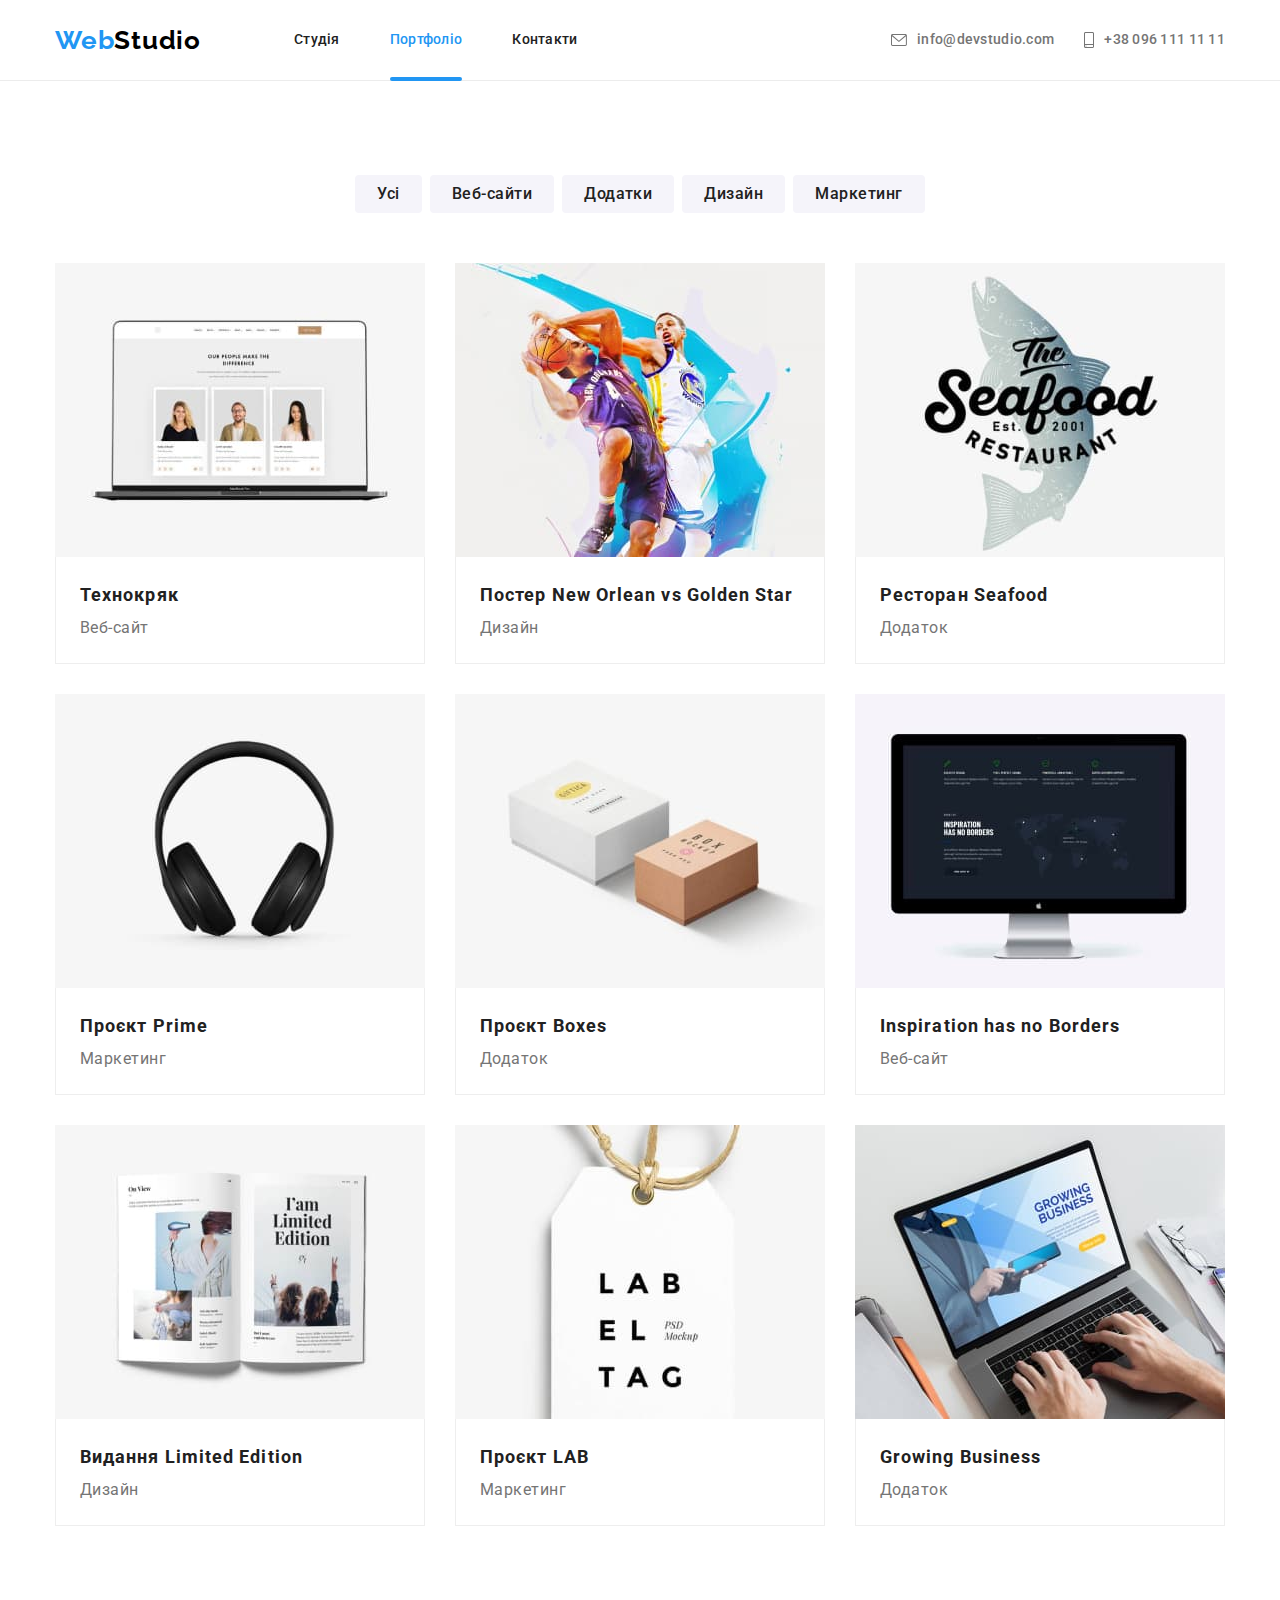
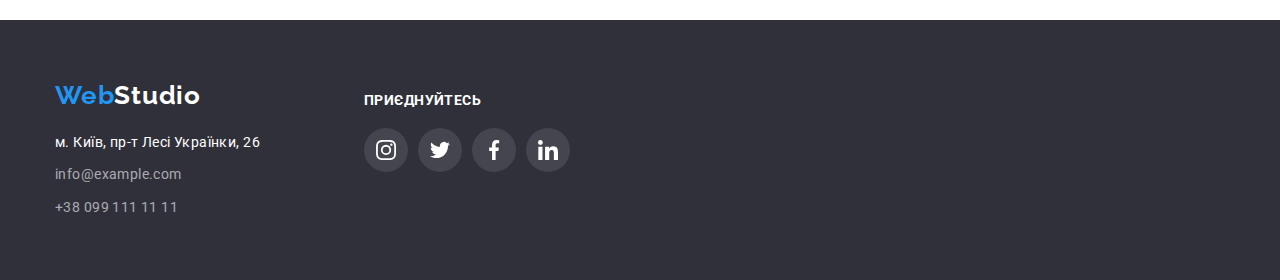
==== portfolio.html @ 094485ea "Скопіював репозиторій з 5 дз" ====
<!DOCTYPE html>
<html lang="uk">
  <head>
    <meta charset="UTF-8" />
    <meta http-equiv="X-UA-Compatible" content="IE=edge" />
    <meta name="viewport" content="width=device-width, initial-scale=1.0" />
    <title>Портфоліо</title>
    <link
      rel="stylesheet"
      href="https://cdnjs.cloudflare.com/ajax/libs/modern-normalize/1.1.0/modern-normalize.min.css"
    />
    <link
      href="https://fonts.googleapis.com/css2?family=Raleway:wght@700&family=Roboto:wght@400;500;700;900&display=swap"
      rel="stylesheet"
    />
    <link rel="stylesheet" href="css/styles.css" />
  </head>
  <body>
    <!-- хххххххххххххххххххххххххх Шапка сайту хххххххххххххххххххххххххх -->
    <header class="header">
      <div class="container">
        <nav class="navigation">
          <!-- хххххххххххххххххххххххххх Логотип -->
          <a href="./index.html" class="logo">
            <span class="logo-web">Web</span><span class="logo-black">Studio</span>
          </a>

          <!-- хххххххххххххххххххххххххх Навігація -->
          <ul class="nav-list">
            <li class="nav-item"><a href="./index.html" class="nav">Студія</a></li>
            <li class="nav-item"><a href="./portfolio.html" class="nav current">Портфоліо</a></li>
            <li class="nav-item"><a href="" class="nav">Контакти</a></li>
          </ul>
        </nav>

        <!-- хххххххххххххххххххххххххх Зв'язок -->
        <ul class="nav-contacts">
          <li class="nav-contact">
            <a href="mailto:info@devstudio.com" class="contact">
              <svg class="header-icon" width="16px" height="12px">
                <use href="./images/icons.svg#envelope"></use></svg
              >info@devstudio.com</a
            >
          </li>
          <li class="nav-contact">
            <a href="tel:+380961111111" class="contact">
              <svg class="header-icon" width="10px" height="16px">
                <use href="./images/icons.svg#smartphone"></use></svg
              >+38 096 111 11 11</a
            >
          </li>
        </ul>
      </div>
    </header>

    <!-- хххххххххххххххххххххххххх Головний контент сторінки хххххххххххххххххххххххххх -->
    <main>
      <section class="section">
        <div class="portfolio container">
          <h1 class="visually-hidden">Портфоліо</h1>

          <!-- хххххххххххххххххххххххххх Фільтр -->
          <ul class="filter">
            <!--  -->
            <li>
              <button type="button" class="button">Усі</button>
            </li>
            <!--  -->
            <li>
              <button type="button" class="button">Веб-сайти</button>
            </li>
            <!--  -->
            <li>
              <button type="button" class="button">Додатки</button>
            </li>
            <!--  -->
            <li>
              <button type="button" class="button">Дизайн</button>
            </li>
            <!--  -->
            <li>
              <button type="button" class="button">Маркетинг</button>
            </li>
          </ul>

          <!-- хххххххххххххххххххххххххх Портфоліо -->
          <ul class="pf-list">
            <!-- хххххххххххххххххххххххххх -->
            <li class="pf-item">
              <div class="pf-thumb">
                <img
                  class="image"
                  src="./images/web_tech-crack.jpg"
                  alt="Сторінка сайту зі списком людей"
                  width="370"
                  height="294"
                />
                <p class="pf-text">
                  Ресурс пропонує комплексні пропозиції з різним рівнем функціоналу та сервісів. Все
                  це дозволить відвідувачу отримати вичерпні відомості про компанію чи приватну
                  особу.
                </p>
              </div>

              <div class="descr-container">
                <h2 class="pf-title">Технокряк</h2>
                <p class="pf-type">Веб-сайт</p>
              </div>
            </li>
            <!-- хххххххххххххххххххххххххх -->
            <li class="pf-item">
              <div class="pf-thumb">
                <img
                  class="image"
                  src="./images/design_basketball-poster.jpg"
                  alt="Постер до змагань з баскетболу"
                  width="370"
                  height="294"
                />
                <p class="pf-text">
                  Ресурс пропонує комплексні пропозиції з різним рівнем функціоналу та сервісів. Все
                  це дозволить відвідувачу отримати вичерпні відомості про компанію чи приватну
                  особу.
                </p>
              </div>

              <div class="descr-container">
                <h2 class="pf-title">Постер New Orlean vs Golden Star</h2>
                <p class="pf-type">Дизайн</p>
              </div>
            </li>
            <!-- хххххххххххххххххххххххххх -->
            <li class="pf-item">
              <div class="pf-thumb">
                <img
                  class="image"
                  src="./images/application_seafood-restaurant.jpg"
                  alt="Логотип ресторану морської їжі"
                  width="370"
                  height="294"
                />
                <p class="pf-text">
                  Ресурс пропонує комплексні пропозиції з різним рівнем функціоналу та сервісів. Все
                  це дозволить відвідувачу отримати вичерпні відомості про компанію чи приватну
                  особу.
                </p>
              </div>

              <div class="descr-container">
                <h2 class="pf-title">Ресторан Seafood</h2>
                <p class="pf-type">Додаток</p>
              </div>
            </li>
            <!-- хххххххххххххххххххххххххх -->
            <li class="pf-item">
              <div class="pf-thumb">
                <img
                  class="image"
                  src="./images/marketing_prime-project.jpg"
                  alt="Чорні навушники"
                  width="370"
                  height="294"
                />
                <p class="pf-text">
                  Ресурс пропонує комплексні пропозиції з різним рівнем функціоналу та сервісів. Все
                  це дозволить відвідувачу отримати вичерпні відомості про компанію чи приватну
                  особу.
                </p>
              </div>

              <div class="descr-container">
                <h2 class="pf-title">Проєкт Prime</h2>
                <p class="pf-type">Маркетинг</p>
              </div>
            </li>
            <!-- хххххххххххххххххххххххххх -->
            <li class="pf-item">
              <div class="pf-thumb">
                <img
                  class="image"
                  src="./images/application_boxes-project.jpg"
                  alt="Дві мінімалістичні коробочки"
                  width="370"
                  height="294"
                />
                <p class="pf-text">
                  Ресурс пропонує комплексні пропозиції з різним рівнем функціоналу та сервісів. Все
                  це дозволить відвідувачу отримати вичерпні відомості про компанію чи приватну
                  особу.
                </p>
              </div>

              <div class="descr-container">
                <h2 class="pf-title">Проєкт Boxes</h2>
                <p class="pf-type">Додаток</p>
              </div>
            </li>
            <!-- хххххххххххххххххххххххххх -->
            <li class="pf-item">
              <div class="pf-thumb">
                <img
                  class="image"
                  src="./images/web_inspiration.jpg"
                  alt="Веб-сайт з крапками розташувань на мапі світу"
                  width="370"
                  height="294"
                />
                <p class="pf-text">
                  Ресурс пропонує комплексні пропозиції з різним рівнем функціоналу та сервісів. Все
                  це дозволить відвідувачу отримати вичерпні відомості про компанію чи приватну
                  особу.
                </p>
              </div>

              <div class="descr-container">
                <h2 class="pf-title">Inspiration has no Borders</h2>
                <p class="pf-type">Веб-сайт</p>
              </div>
            </li>
            <!-- хххххххххххххххххххххххххх -->
            <li class="pf-item">
              <div class="pf-thumb">
                <img
                  class="image"
                  src="./images/design_limited-edition.jpg"
                  alt="Відкритий журнал"
                  width="370"
                  height="294"
                />
                <p class="pf-text">
                  Ресурс пропонує комплексні пропозиції з різним рівнем функціоналу та сервісів. Все
                  це дозволить відвідувачу отримати вичерпні відомості про компанію чи приватну
                  особу.
                </p>
              </div>

              <div class="descr-container">
                <h2 class="pf-title">Видання Limited Edition</h2>
                <p class="pf-type">Дизайн</p>
              </div>
            </li>
            <!-- хххххххххххххххххххххххххх -->
            <li class="pf-item">
              <div class="pf-thumb">
                <img
                  class="image"
                  src="./images/marketing_lab-project.jpg"
                  alt="Біла бирка на мотузці"
                  width="370"
                  height="294"
                />
                <p class="pf-text">
                  Ресурс пропонує комплексні пропозиції з різним рівнем функціоналу та сервісів. Все
                  це дозволить відвідувачу отримати вичерпні відомості про компанію чи приватну
                  особу.
                </p>
              </div>

              <div class="descr-container">
                <h2 class="pf-title">Проєкт LAB</h2>
                <p class="pf-type">Маркетинг</p>
              </div>
            </li>
            <!-- хххххххххххххххххххххххххх -->
            <li class="pf-item">
              <div class="pf-thumb">
                <img
                  class="image"
                  src="./images/application_growing-business.jpg"
                  alt="Хтось друкує на сайті за ноутбуком"
                  width="370"
                  height="294"
                />
                <p class="pf-text">
                  Ресурс пропонує комплексні пропозиції з різним рівнем функціоналу та сервісів. Все
                  це дозволить відвідувачу отримати вичерпні відомості про компанію чи приватну
                  особу.
                </p>
              </div>

              <div class="descr-container">
                <h2 class="pf-title">Growing Business</h2>
                <p class="pf-type">Додаток</p>
              </div>
            </li>
          </ul>
        </div>
      </section>
    </main>

    <!-- хххххххххххххххххххххххххх Підвал хххххххххххххххххххххххххх -->
    <footer class="footer">
      <div class="container">
        <div class="first-footer-container">
          <!-- хххххххххххххххххххххххххх Логотип -->
          <a href="./index.html" class="logo">
            <span class="logo-web">Web</span><span class="logo-white">Studio</span>
          </a>
          <address>
            <ul class="address-list">
              <!-- хххххххххххххххххххххххххх Розташування -->
              <li>
                <a
                  href="https://www.google.com.ua/maps/search/м.+київ+пр-т+лесі+українки+26/@50.4266707,30.5363676,17z/data=!3m1!4b1?hl=uk"
                  target="_blank"
                  rel="noopener noreferrer"
                  class="contact location"
                >
                  м. Київ, пр-т Лесі Українки, 26
                </a>
              </li>
              <!-- хххххххххххххххххххххххххх Контакти -->
              <li><a href="mailto:info@example.com" class="contact">info@example.com</a></li>
              <li><a href="tel:+380991111111" class="contact">+38 099 111 11 11</a></li>
            </ul>
          </address>
        </div>

        <!-- хххххххххххххххххххххххххх Приєднуйтесь -->
        <div class="second-footer-container">
          <h2 class="footer-networks-title">приєднуйтесь</h2>
          <ul class="footer-networks-list">
            <!-- _______________instagram -->
            <li class="footer-network-item">
              <a
                href="https://www.instagram.com/"
                target="_blank"
                rel="noopener noreferrer"
                class="footer-link"
              >
                <svg class="footer-soc-icon">
                  <use href="./images/icons.svg#instagram" width="20px" height="20px"></use>
                </svg>
              </a>
            </li>
            <!-- _______________twitter -->
            <li class="footer-network-item">
              <a
                href="https://twitter.com/"
                target="_blank"
                rel="noopener noreferrer"
                class="footer-link"
              >
                <svg class="footer-soc-icon">
                  <use href="./images/icons.svg#twitter" width="20px" height="20px"></use>
                </svg>
              </a>
            </li>
            <!-- _______________facebook -->
            <li class="footer-network-item">
              <a
                href="https://www.facebook.com/"
                target="_blank"
                rel="noopener noreferrer"
                class="footer-link"
              >
                <svg class="footer-soc-icon">
                  <use href="./images/icons.svg#facebook" width="20px" height="20px"></use>
                </svg>
              </a>
            </li>
            <!-- _______________linkedin -->
            <li class="footer-network-item">
              <a
                href="https://www.linkedin.com/"
                target="_blank"
                rel="noopener noreferrer"
                class="footer-link"
              >
                <svg class="footer-soc-icon">
                  <use href="./images/icons.svg#linkedin" width="20px" height="20px"></use>
                </svg>
              </a>
            </li>
          </ul>
        </div>
      </div>
    </footer>
  </body>
</html>
---- css/styles.css ----
/* css змінні */
:root {
  --logo-black: #000000;
  --logo-white: #ffffff;
  --header-border: #ececec;
  --blue-accent: #2196f3;
  --hover-text-accent: #ffffff;
  --main-color: #212121;
  --minor-color: #757575;
  --bg-accent: #f5f4fa;
  --portfolio-borders-color: #eeeeee;
  --footer-contact-color: rgba(255, 255, 255, 0.6);
  --secondary-bg: #2f303a;
  /* ----- */
  --transition: 250ms cubic-bezier(0.4, 0, 0.2, 1);
}

body {
  background-color: #ffffff;
  color: #212121;
  font-family: 'Roboto', sans-serif;
}

/* Сховані заголовки */
.visually-hidden {
  display: none;
}

.container {
  width: 100%;
  max-width: 1200px;
  margin: 0 auto;
  padding-right: 15px;
  padding-left: 15px;

  /* outline: 1px solid tomato; */
}

.section {
  padding-top: 94px;
  padding-bottom: 94px;

  /* outline: 1px solid chartreuse; */
}

/* Скидання параметрів елементів */
h1,
h2,
h3,
p {
  margin-top: 0;
  margin-bottom: 0;
}

ul,
li {
  margin-top: 0;
  margin-bottom: 0;
  padding-left: 0;
  list-style: none;
}

img {
  display: block;
}

/* --------------------Шапка сайту-------------------- */

.header {
  border-bottom: 1px solid var(--header-border);
}

.header .container {
  display: flex;
  justify-content: space-between;
  align-items: center;
}

.navigation {
  display: flex;
  align-items: center;
}

/*__________Логотип */

.logo {
  margin-right: 93px;

  text-decoration: none;
  font-family: 'Raleway', sans-serif;
  font-weight: 700;
  font-size: 26px;
  line-height: 1.19;
  letter-spacing: 0.03em;
}

.logo-web {
  color: var(--blue-accent);
}

.logo-black {
  color: var(--logo-black);
}

/*__________Навігація*/

.nav-list {
  display: flex;
  gap: 50px;
}

.nav-item {
  position: relative;
}

.nav {
  display: inline-block;
  padding-top: 32px;
  padding-bottom: 32px;

  font-weight: 500;
  font-size: 14px;
  line-height: 1.14;
  letter-spacing: 0.02em;
  text-decoration: none;
  color: var(--main-color);

  transition-property: color;
  transition-duration: 250ms;
  transition-timing-function: cubic-bezier(0.4, 0, 0.2, 1);
}

.nav:hover,
.nav:focus {
  color: var(--blue-accent);
}

.current::after {
  content: '';

  position: absolute;
  bottom: -1px;
  left: 0;

  border-radius: 2px;
  width: 100%;
  height: 4px;

  background-color: var(--blue-accent);

  transition-property: color;
  transition-duration: 250ms;
  transition-timing-function: cubic-bezier(0.4, 0, 0.2, 1);
}

.current {
  color: var(--blue-accent);
}

/*__________Контакти хедера*/

.nav-contacts {
  display: flex;
  gap: 30px;
}

.contact {
  font-weight: 500;
  font-size: 14px;
  line-height: 1.14;
  letter-spacing: 0.02em;
  text-decoration: none;

  color: var(--minor-color);
  display: flex;
  align-items: center;

  transition-property: color;
  transition-duration: 250ms;
  transition-timing-function: cubic-bezier(0.4, 0, 0.2, 1);
}

.contact:hover,
.contact:focus {
  color: var(--blue-accent);
}

/* -------------- Іконки контактів в хедері */
.header-icon {
  display: inline-block;
  margin-right: 10px;

  fill: var(--minor-color);

  transition-property: fill;
  transition-duration: 250ms;
  transition-timing-function: cubic-bezier(0.4, 0, 0.2, 1);
}

.contact:hover .header-icon,
.contact:focus .header-icon {
  fill: var(--blue-accent);
}

/* ----------Головний контент студії---------- */

/*__________Герой*/

.hero {
  margin-right: auto;
  margin-left: auto;
  max-width: 1600px;
  width: 100%;
  padding-top: 200px;
  padding-bottom: 200px;

  text-align: center;
  background-color: var(--secondary-bg);
  background-image: url(../images/team-work-bg.jpg),
    linear-gradient(to top, rgba(47, 48, 58, 0.4), rgba(47, 48, 58, 0.4));
  background-size: cover;
  background-repeat: no-repeat;
  background-position: right 50% bottom 50%;
}

.heading {
  margin-top: 0;
  margin-bottom: 30px;

  color: var(--hover-text-accent);
  font-style: normal;
  font-weight: 900;
  font-size: 44px;
  line-height: 1.36;
  text-align: center;
  letter-spacing: 0.06em;
  text-transform: uppercase;
}

.hero-btn {
  padding: 10px 32px;
  border: none;

  border-radius: 4px;
  font-family: inherit;
  font-weight: 700;
  font-size: 16px;
  line-height: 30px;
  text-align: center;
  letter-spacing: 0.06em;
  box-shadow: 0px 4px 4px rgba(0, 0, 0, 0.15);
  background-color: var(--blue-accent);
  color: var(--hover-text-accent);

  cursor: pointer;
  transition-property: background-color, color;
  transition-duration: 250ms;
  transition-timing-function: cubic-bezier(0.4, 0, 0.2, 1);
}

.hero-btn:focus,
.hero-btn:hover {
  background-color: var(--bg-accent);
  color: inherit;
}

/* __________Особливості*/

.features {
  display: flex;
  justify-content: space-between;
}

.feature:not(:last-child) {
  margin-right: 30px;
}

/* ---------------------Іконки фічей------- */

.feature-icon-bg {
  width: 270px;
  height: 120px;
  margin-bottom: 30px;
  padding: 25px 100px;
  border-radius: 4px;

  background-color: #f5f4fa;
}

.feature-title {
  font-weight: 700;
  font-size: 14px;
  line-height: 16px;
  letter-spacing: 0.03em;
  text-transform: uppercase;
  color: var(--main-color);

  margin: 0;
  padding: 0;
}

.feature-descr {
  font-weight: 400;
  font-size: 14px;
  line-height: 1.71;
  letter-spacing: 0.03em;
  color: var(--minor-color);

  margin-top: 10px;
  margin-bottom: 0;
  padding: 0;
}

/* __________Чим ми займаємося */

.doing.section {
  padding-top: 0;
}

.doing .container {
  flex-direction: column;
}

.doing-title {
  font-style: normal;
  font-weight: 700;
  font-size: 36px;
  line-height: 1.16;
  text-align: center;
  letter-spacing: 0.03em;
  color: var(--main-color);

  margin: 0;
}

.doing-list {
  margin-top: 50px;
  display: flex;
}

.doing-item {
  padding: 0;
}

.doing-item:not(:last-child) {
  margin-right: 30px;
}

.doing-item {
  position: relative;
}

.doing-thumb {
  position: absolute;
  bottom: 0;
  left: 0;

  display: flex;
  justify-content: center;
  align-items: center;

  width: 100%;
  height: 70px;

  background-color: rgba(47, 48, 58, 0.8);
}

.doing-descr {
  font-weight: 700;
  font-size: 14px;
  line-height: 16px;
  text-align: center;
  letter-spacing: 0.03em;
  text-transform: uppercase;

  color: #ffffff;
}

/* __________Наша команда */

.team {
  background-color: var(--bg-accent);
}

.team .container {
  flex-direction: column;
}

.team-title {
  font-style: normal;
  font-weight: 700;
  font-size: 36px;
  line-height: 1.16;
  text-align: center;
  letter-spacing: 0.03em;
  color: var(--main-color);

  margin-bottom: 50px;
}

.team-list {
  display: flex;
  justify-content: space-between;
}

.team-member {
  background-color: var(--hover-text-accent);
  box-shadow: 0px 1px 3px rgba(0, 0, 0, 0.12), 0px 1px 1px rgba(0, 0, 0, 0.14),
    0px 2px 1px rgba(0, 0, 0, 0.2);
  border-radius: 0px 0px 4px 4px;
}

.team-member:not(:last-child) {
  margin-right: 30px;
}

.team-container {
  padding: 30px;
}

.member-name {
  font-style: normal;
  font-weight: 500;
  font-size: 16px;
  line-height: 1.18;
  text-align: center;
  letter-spacing: 0.03em;
  color: var(--main-color);

  margin-bottom: 10px;
}

.member-position {
  font-weight: 400;
  font-size: 16px;
  line-height: 19px;
  text-align: center;
  letter-spacing: 0.03em;
  color: var(--minor-color);

  margin-bottom: 16px;
}

/* ---------------------Іконки соц-мереж команди */

.network-list {
  display: flex;
  justify-content: center;
  gap: 10px;
}

.network-item {
  display: flex;
  justify-content: center;
  align-items: center;

  /* background-color: teal; */
}

.member-network {
  display: flex;
  justify-content: center;
  align-items: center;

  width: 44px;
  height: 44px;

  /* background-color: tomato; */
  border-radius: 50%;

  transition-property: background-color;
  transition-duration: 250ms;
  transition-timing-function: cubic-bezier(0.4, 0, 0.2, 1);
}

.team-icon {
  width: 20px;
  height: 20px;

  fill: #afb1b8;

  transition-property: fill;
  transition-duration: 250ms;
  transition-timing-function: cubic-bezier(0.4, 0, 0.2, 1);
}

.member-network:hover,
.member-network:focus {
  background-color: var(--blue-accent);
}

.member-network:hover .team-icon,
.member-network:focus .team-icon {
  fill: white;
}

.clients-heading {
  font-style: normal;
  font-weight: 700;
  font-size: 36px;
  line-height: 1.16;
  text-align: center;
  letter-spacing: 0.03em;
  color: var(--main-color);

  margin-bottom: 50px;
}

/* ---------------------Іконки постійних клієнтів */

.clients-list {
  display: flex;
  justify-content: center;
  gap: 30px;
}

.client-link {
  width: 170px;
  height: 92px;
  display: flex;
  justify-content: center;
  align-items: center;
  border-radius: 4px;
  border: #afb1b8 solid 1px;

  transition-property: border-color;
  transition-duration: 250ms;
  transition-timing-function: cubic-bezier(0.4, 0, 0.2, 1);
}

.client-logo {
  width: 160px;
  height: 60px;

  fill: #afb1b8;

  transition-property: fill;
  transition-duration: 250ms;
  transition-timing-function: cubic-bezier(0.4, 0, 0.2, 1);
}

.client-link:hover,
.client-link:focus {
  border: var(--blue-accent) 1px solid;
}

.client-link:hover .client-logo,
.client-link:focus .client-logo {
  fill: var(--blue-accent);
}

/* ----------Головний контент портфоліо---------- */

.portfolio {
  display: flex;
  flex-direction: column;
}

/* __________ Фільтр */

.filter {
  display: flex;
  justify-content: center;
}

.filter li:not(:last-child) {
  margin-right: 8px;
}

.filter .button {
  padding: 6px 22px;

  font-family: inherit;
  font-weight: 500;
  font-size: 16px;
  line-height: 1.62;
  text-align: center;
  letter-spacing: 0.03em;
  color: var(--main-color);
  background-color: var(--bg-accent);
  border: none;
  border-radius: 4px;

  cursor: pointer;
  transition-property: color, background-color, box-shadow;
  transition-duration: 250ms;
  transition-timing-function: cubic-bezier(0.4, 0, 0.2, 1);
}

.filter .button:hover,
.filter .button:focus {
  background-color: var(--blue-accent);
  color: var(--hover-text-accent);
  box-shadow: 0px 3px 1px rgba(0, 0, 0, 0.1), 0px 1px 2px rgba(0, 0, 0, 0.08),
    0px 2px 2px rgba(0, 0, 0, 0.12);
}

/* __________ Портфоліо */

.pf-list {
  margin-top: 50px;
  display: flex;
  flex-wrap: wrap;
  gap: 30px;
}

/* .pf-list h2 */
.pf-title {
  font-weight: 700;
  font-size: 18px;
  line-height: 2;
  letter-spacing: 0.06em;
}

.pf-type {
  color: var(--minor-color);
  font-size: 16px;
  line-height: 1.87;
  letter-spacing: 0.03em;
}

.pf-item {
  flex-basis: calc((100% - 68px) / 3);

  transition-property: box-shadow;
  transition-duration: 250ms;
  transition-timing-function: cubic-bezier(0.4, 0, 0.2, 1);
}

.pf-item:hover {
  box-shadow: 0px 1px 1px rgba(0, 0, 0, 0.12), 0px 4px 4px rgba(0, 0, 0, 0.06),
    1px 4px 6px rgba(0, 0, 0, 0.16);
}

.pf-thumb {
  position: relative;

  overflow: hidden;
}

.pf-text {
  position: absolute;
  top: 0;
  left: 0;
  transform: translateY(101%);

  width: 100%;
  height: 100%;
  padding: 63px 24px;

  font-weight: 400;
  font-size: 18px;
  line-height: calc(28 / 18);
  letter-spacing: 0.03em;

  color: #ffffff;
  background-color: rgba(33, 150, 243, 0.9);

  transition-property: transform;
  transition-duration: 250ms;
  transition-timing-function: cubic-bezier(0.4, 0, 0.2, 1);
}

.pf-item:hover .pf-text {
  transform: translateY(0%);
}

.descr-container {
  padding: 20px 24px;
  border: 1px solid var(--portfolio-borders-color);
  border-top: none;
}

/* ----------Підвал---------- */

.footer {
  background-color: var(--secondary-bg);
  padding-top: 60px;
  padding-bottom: 60px;
}

footer .container {
  display: flex;
}

.first-footer-container {
  display: flex;
  flex-direction: column;
}

footer .logo {
  margin-bottom: 20px;
}

.logo-white {
  color: var(--logo-white);
}

.address-list a {
  text-decoration: none;
  font-style: normal;
  font-weight: 400;
  font-size: 14px;
  line-height: 1.71;
  letter-spacing: 0.03em;
}

.address-list > li:not(:last-child) {
  margin-bottom: 9px;
}

.contact.location {
  color: #ffffff;
}

address .contact {
  color: var(--footer-contact-color);
}

.second-footer-container {
  margin-top: 12px;
  margin-left: 70px;
}

.footer-networks-title {
  font-weight: 700;
  font-size: 14px;
  line-height: 16px;
  letter-spacing: 0.03em;
  text-transform: uppercase;

  color: #ffffff;
  margin-bottom: 20px;
}

.footer-networks-list {
  display: flex;
  gap: 10px;
}

/* ------------------------Іконки футера */

.footer-link {
  display: flex;
  width: 44px;
  height: 44px;
  background-color: rgba(255, 255, 255, 0.1);
  border-radius: 50%;
  justify-content: center;
  align-items: center;

  transition-property: background-color;
  transition-duration: 250ms;
  transition-timing-function: cubic-bezier(0.4, 0, 0.2, 1);
}

.footer-soc-icon {
  width: 20px;
  height: 20px;
  fill: #ffffff;
}

.footer-link:hover,
.footer-link:focus {
  background-color: var(--blue-accent);
}

/* ----------------------Модальне вікно */

.backdrop {
  position: fixed;
  top: 0;
  left: 0;

  width: 100%;
  height: 100%;
  background-color: rgba(0, 0, 0, 0.2);

  transition-property: visibility, opacity;
  transition-duration: 250ms;
  transition-timing-function: cubic-bezier(0.4, 0, 0.2, 1);
}

.backdrop.is-hidden {
  visibility: hidden;
  opacity: 0;
  pointer-events: none;

  transition-property: visibility, opacity;
  transition-duration: 250ms;
  transition-timing-function: cubic-bezier(0.4, 0, 0.2, 1);
}

.backdrop.is-hidden .modal {
  transform: translate(-100%, -100%) rotate(360deg) scale(0);

  /* transition-property: visibility, opacity, transform;
  transition-duration: 250ms;
  transition-timing-function: cubic-bezier(0.4, 0, 0.2, 1); */

  /* transition: transform var(--transition), rotate var(--transition); */
}

.modal {
  position: absolute;
  top: 50%;
  left: 50%;
  transform: translate(-50%, -50%);

  width: 528px;
  min-height: 581px;

  background-color: #ffffff;
  border-radius: 4px;

  transition: transform var(--transition);
}

.close-btn {
  position: absolute;
  top: 8px;
  right: 8px;

  display: flex;
  justify-content: center;
  align-items: center;

  width: 30px;
  height: 30px;

  /* background-color: teal; */
  border-width: 1px;
  border-style: solid;
  border-color: rgba(0, 0, 0, 0.1);
  background-color: #fff;
  border-radius: 50%;
}

.close-icon {
  width: 18px;
  height: 18px;
}
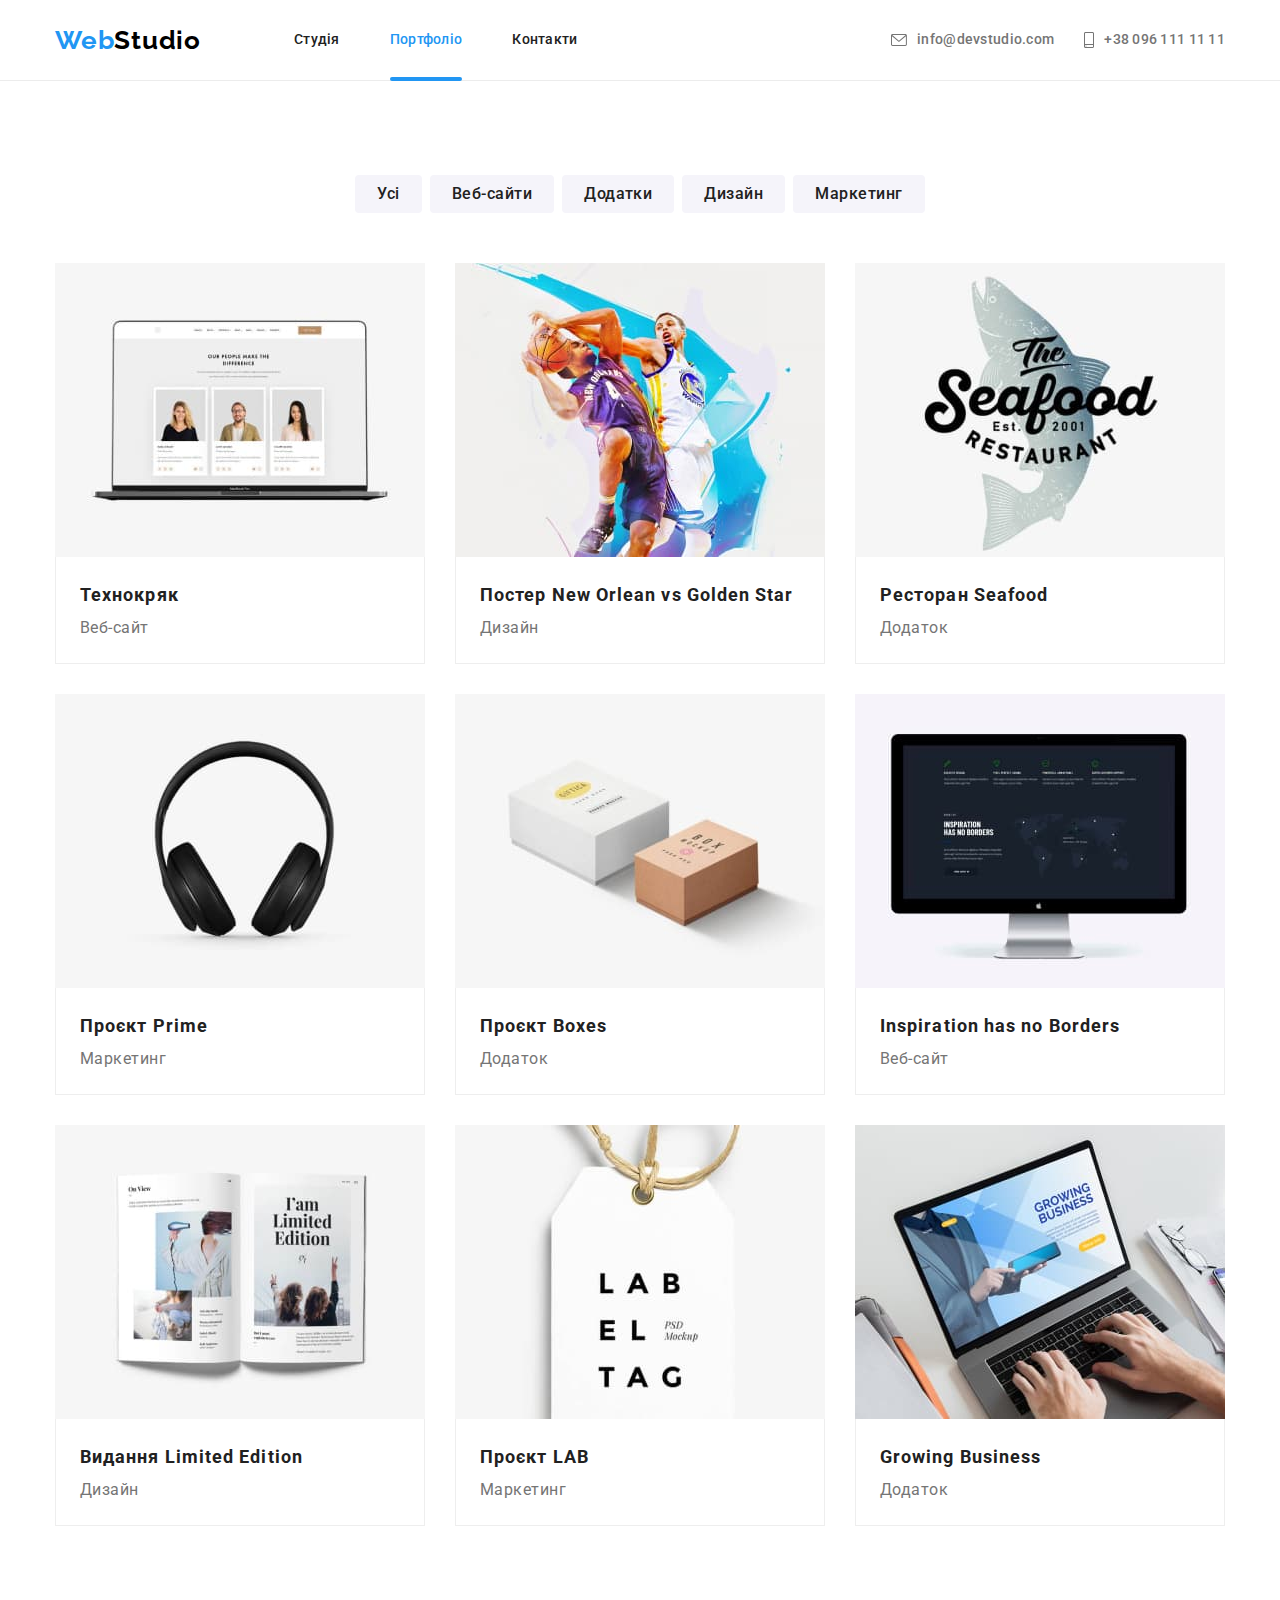
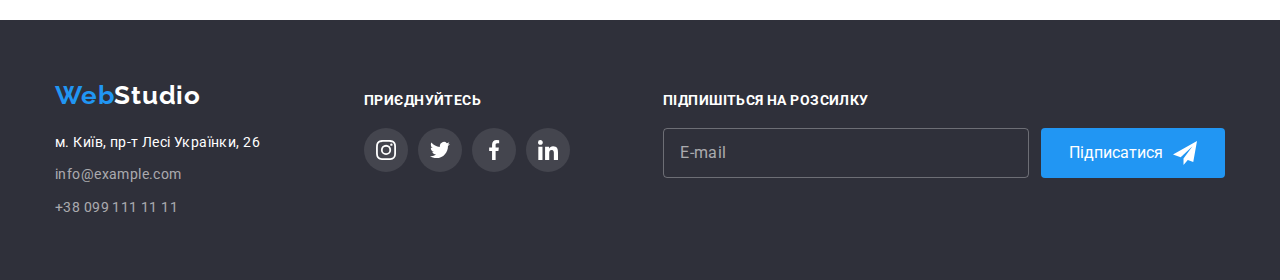
==== commit 100039d3: "Скопіював футер на сторінку портфоліо" ====
--- a/portfolio.html
+++ b/portfolio.html
@@ -374,6 +374,28 @@
             </li>
           </ul>
         </div>
+
+        <!--  Підпишіться на розсилку  -->
+        <div class="third-footer-container">
+          <h2 class="subscribe-title">Підпишіться на розсилку</h2>
+
+          <form class="subscribe-form">
+            <label for="subscribe-email"></label>
+            <input
+              type="email"
+              name="email"
+              id="subscribe-email"
+              placeholder="E-mail"
+              class="subscribe-field"
+            />
+            <button type="submit" class="subscribe-button">
+              <span>Підписатися</span>
+              <svg class="send-icon">
+                <use href="./images/icons.svg#send"></use>
+              </svg>
+            </button>
+          </form>
+        </div>
       </div>
     </footer>
   </body>
--- a/css/styles.css
+++ b/css/styles.css
@@ -765,6 +765,81 @@
   background-color: var(--blue-accent);
 }
 
+/* Підпишіться на розсилку */
+
+.third-footer-container {
+  margin-left: 93px;
+  margin-top: 12px;
+
+  width: 100%;
+}
+
+.subscribe-title {
+  margin-bottom: 20px;
+
+  font-size: 14px;
+  line-height: calc(16 / 14);
+  letter-spacing: 0.03em;
+  text-transform: uppercase;
+  color: #ffffff;
+}
+
+.subscribe-form {
+  display: flex;
+  justify-content: space-between;
+}
+
+.subscribe-field {
+  margin-right: 12px;
+  padding: 15px 16px;
+  width: 100%;
+
+  border: 1px solid rgba(255, 255, 255, 0.3);
+  border-radius: 4px;
+  background-color: transparent;
+  color: #ffffff;
+}
+
+.subscribe-field::placeholder {
+  font-size: 16px;
+  line-height: calc(20 / 16);
+  letter-spacing: 0.03em;
+  color: rgba(255, 255, 255, 0.6);
+}
+
+.subscribe-field:focus {
+  outline: 1px solid var(--blue-accent);
+}
+
+.subscribe-button {
+  display: flex;
+  justify-content: center;
+  align-items: center;
+  padding: 10px 28px;
+  border-radius: 4px;
+  border: none;
+
+  background-color: var(--blue-accent);
+  color: #ffffff;
+
+  cursor: pointer;
+  transition-property: background-color;
+  transition-duration: 250ms;
+  transition-timing-function: var(--transition);
+}
+
+.subscribe-button:hover {
+  background-color: rgba(255, 255, 255, 0.1);
+}
+
+.send-icon {
+  margin-left: 10px;
+  width: 24px;
+  height: 24px;
+
+  fill: #ffffff;
+}
+
 /* ----------------------Модальне вікно */
 
 .backdrop {
@@ -792,13 +867,7 @@
 }
 
 .backdrop.is-hidden .modal {
-  transform: translate(-100%, -100%) rotate(360deg) scale(0);
-
-  /* transition-property: visibility, opacity, transform;
-  transition-duration: 250ms;
-  transition-timing-function: cubic-bezier(0.4, 0, 0.2, 1); */
-
-  /* transition: transform var(--transition), rotate var(--transition); */
+  transform: translate(100%, -100%) rotate(360deg) scale(0);
 }
 
 .modal {
@@ -807,6 +876,7 @@
   left: 50%;
   transform: translate(-50%, -50%);
 
+  padding: 40px;
   width: 528px;
   min-height: 581px;
 
@@ -816,7 +886,7 @@
   transition: transform var(--transition);
 }
 
-.close-btn {
+.modal-close-button {
   position: absolute;
   top: 8px;
   right: 8px;
@@ -834,9 +904,161 @@
   border-color: rgba(0, 0, 0, 0.1);
   background-color: #fff;
   border-radius: 50%;
+  cursor: pointer;
+
+  transition-property: background-color;
+  transition-duration: 250ms;
+  transition-timing-function: var(--transition);
 }
 
 .close-icon {
   width: 18px;
   height: 18px;
-}
+
+  fill: #000000;
+
+  transition-property: fill;
+  transition-duration: 250ms;
+  transition-timing-function: var(--transition);
+}
+
+.modal-close-button:hover,
+.modal-close-button:focus {
+  background-color: #ffffff;
+}
+
+.modal-close-button:hover .close-icon,
+.modal-close-button:focus .close-icon {
+  fill: var(--blue-accent);
+}
+
+/* ------------------- Форми модалки ------------------- */
+
+/* .modal-form {
+  display: flex;
+  flex-direction: column;
+} */
+
+.modal-title {
+  margin-bottom: 12px;
+  /* font-weight: 700; */
+  font-size: 20px;
+  line-height: calc(23 / 20);
+  text-align: center;
+  letter-spacing: 0.03em;
+}
+
+.form-field {
+  position: relative;
+
+  display: flex;
+  flex-direction: column;
+}
+
+.form-field:not(:last-child) {
+  margin-bottom: 10px;
+}
+
+.label-title {
+  margin-bottom: 4px;
+
+  font-weight: 400;
+  font-size: 12px;
+  line-height: 14px;
+  letter-spacing: 0.01em;
+  color: var(--minor-color);
+}
+
+::placeholder {
+  font-weight: 400;
+  font-size: 12px;
+  line-height: calc(14 / 12);
+  letter-spacing: 0.01em;
+  color: rgba(117, 117, 117, 0.5);
+}
+
+.personal-box {
+  padding: 11px 42px;
+  border: 1px solid rgba(33, 33, 33, 0.2);
+  border-radius: 4px;
+}
+
+.personal-box:focus {
+  outline: 1px solid var(--blue-accent);
+}
+
+/* .personal-box:focus .form-icon {
+  fill: var(--blue-accent);
+} */
+
+.form-icon {
+  position: absolute;
+  bottom: 12px;
+  left: 12px;
+  width: 18px;
+  height: 18px;
+}
+
+/* Коментар Comment */
+
+.form-field:nth-child(4) {
+  margin-bottom: 20px;
+}
+
+.comment-box {
+  height: 120px;
+  padding: 12px 16px;
+  resize: none;
+  border: 1px solid rgba(33, 33, 33, 0.2);
+  border-radius: 4px;
+}
+
+.comment-box:focus {
+  outline: 1px solid var(--blue-accent);
+}
+
+/* Чекбокс Checkbox */
+
+.checkbox-wrap {
+  margin-bottom: 30px;
+}
+
+input[type='checkbox'] {
+  margin: 0 7px 0 0;
+  /* outline: 1px solid var(--main-color); */
+}
+
+.checkbox-agreement {
+  color: var(--minor-color);
+  font-weight: 400;
+  font-size: 14px;
+  line-height: 1.71;
+  letter-spacing: 0.03em;
+}
+
+.checkbox-policy {
+  font-weight: 400;
+  font-size: 14px;
+  line-height: 1.71;
+  letter-spacing: 0.03em;
+  color: var(--blue-accent);
+}
+
+.modal-submit-button {
+  display: block;
+  margin-left: auto;
+  margin-right: auto;
+  padding: 10px 52px;
+  border-radius: 4px;
+  border: none;
+
+  font-weight: 700;
+  font-size: 16px;
+  line-height: calc(30 / 16);
+  letter-spacing: 0.06em;
+  background-color: var(--blue-accent);
+  color: #ffffff;
+  box-shadow: 0px 4px 4px rgba(0, 0, 0, 0.15);
+
+  cursor: pointer;
+}
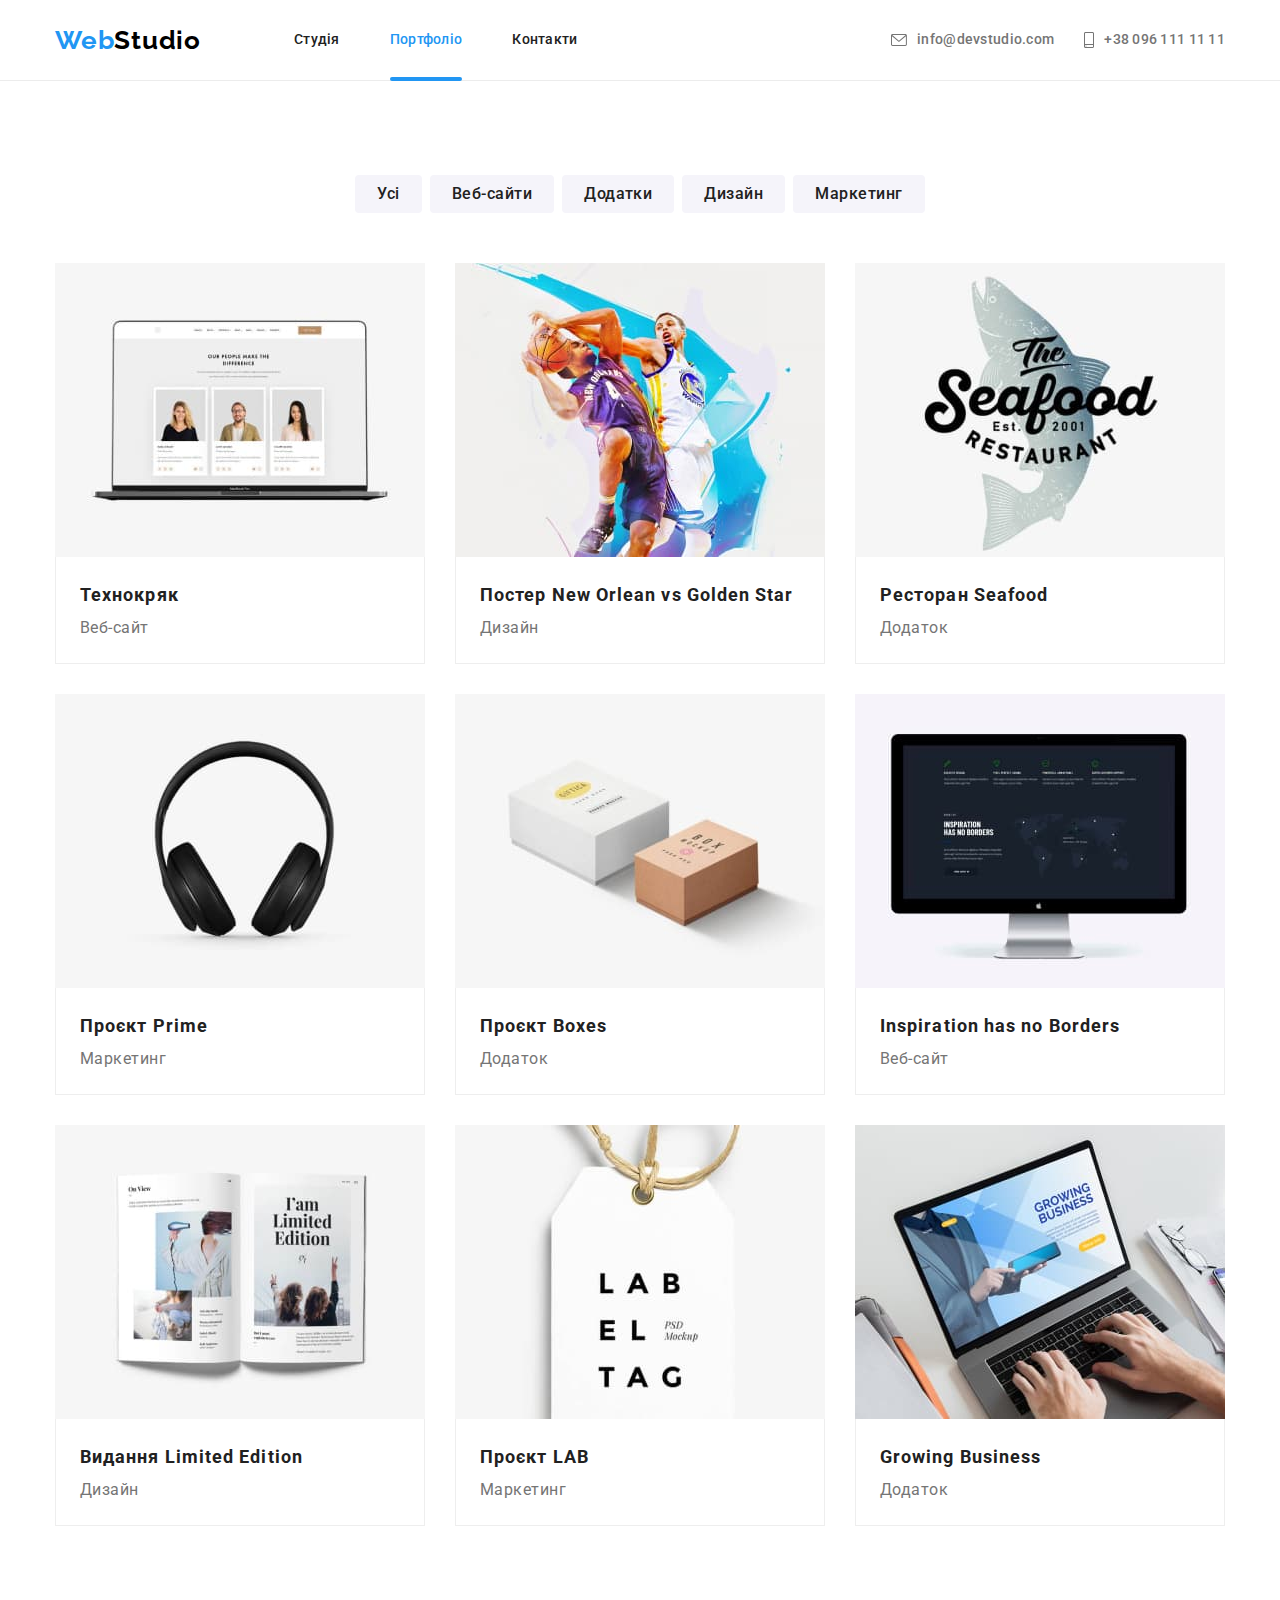
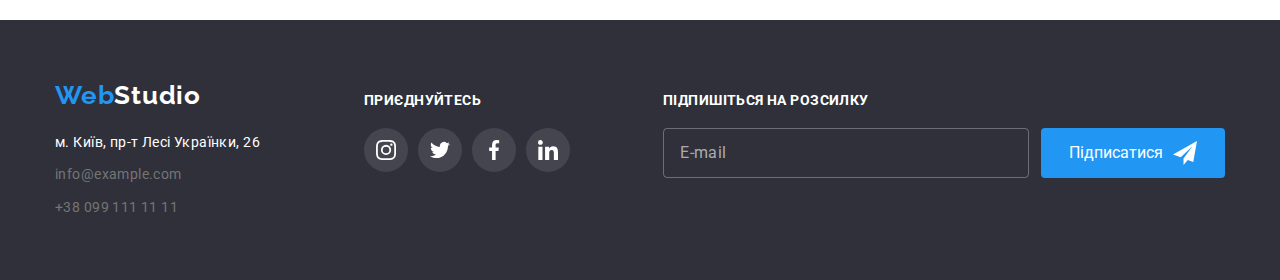
==== commit b8bed4e4: "Скопіював футер з Студії до Портфоліо" ====
--- a/portfolio.html
+++ b/portfolio.html
@@ -304,14 +304,14 @@
                   href="https://www.google.com.ua/maps/search/м.+київ+пр-т+лесі+українки+26/@50.4266707,30.5363676,17z/data=!3m1!4b1?hl=uk"
                   target="_blank"
                   rel="noopener noreferrer"
-                  class="contact location"
+                  class="location footer-contact"
                 >
                   м. Київ, пр-т Лесі Українки, 26
                 </a>
               </li>
               <!-- хххххххххххххххххххххххххх Контакти -->
-              <li><a href="mailto:info@example.com" class="contact">info@example.com</a></li>
-              <li><a href="tel:+380991111111" class="contact">+38 099 111 11 11</a></li>
+              <li><a href="mailto:info@example.com" class="footer-contact">info@example.com</a></li>
+              <li><a href="tel:+380991111111" class="footer-contact">+38 099 111 11 11</a></li>
             </ul>
           </address>
         </div>
--- a/css/styles.css
+++ b/css/styles.css
@@ -15,6 +15,30 @@
   --transition: 250ms cubic-bezier(0.4, 0, 0.2, 1);
 }
 
+/* Анімація "літачок" */
+@keyframes plane {
+  0% {
+    transform: translate(0);
+    rotate: 0deg;
+  }
+  25% {
+    transform: translate(200px, 80px);
+    rotate: -90deg;
+  }
+  50% {
+    transform: translate(200px, 80px);
+    rotate: -180deg;
+  }
+  65% {
+    transform: translate(150px, 65px);
+    rotate: -240deg;
+  }
+  100% {
+    transform: translate(0);
+    rotate: -360deg;
+  }
+}
+
 body {
   background-color: #ffffff;
   color: #212121;
@@ -23,7 +47,17 @@
 
 /* Сховані заголовки */
 .visually-hidden {
-  display: none;
+  /* display: none; */
+  position: absolute;
+  white-space: nowrap;
+  width: 1px;
+  height: 1px;
+  overflow: hidden;
+  border: 0;
+  padding: 0;
+  /* clip: rect(0 0 0 0); */
+  /* clip-path: inset(50%); */
+  margin: -1px;
 }
 
 .container {
@@ -709,8 +743,29 @@
   margin-bottom: 9px;
 }
 
-.contact.location {
+.footer-contact.location {
   color: #ffffff;
+}
+
+.footer-contact:focus,
+.footer-contact:hover {
+  color: var(--blue-accent);
+}
+
+.footer-contact {
+  font-weight: 500;
+  font-size: 14px;
+  line-height: 1.14;
+  letter-spacing: 0.02em;
+  text-decoration: none;
+
+  color: var(--minor-color);
+  display: flex;
+  align-items: center;
+
+  transition-property: color;
+  transition-duration: 250ms;
+  transition-timing-function: cubic-bezier(0.4, 0, 0.2, 1);
 }
 
 address .contact {
@@ -765,7 +820,7 @@
   background-color: var(--blue-accent);
 }
 
-/* Підпишіться на розсилку */
+/* ---------- Підпишіться на розсилку ---------- */
 
 .third-footer-container {
   margin-left: 93px;
@@ -823,12 +878,13 @@
   color: #ffffff;
 
   cursor: pointer;
-  transition-property: background-color;
+  transition-property: background-color, outline;
   transition-duration: 250ms;
   transition-timing-function: var(--transition);
 }
 
-.subscribe-button:hover {
+.subscribe-button:hover,
+.subscribe-button:focus {
   background-color: rgba(255, 255, 255, 0.1);
 }
 
@@ -838,6 +894,28 @@
   height: 24px;
 
   fill: #ffffff;
+
+  transform-origin: center;
+  transition-property: fill;
+  transition-duration: 250ms;
+  transition-timing-function: var(--transition);
+}
+
+.subscribe-button:hover .send-icon {
+  fill: var(--blue-accent);
+}
+
+.subscribe-button:focus .send-icon {
+  fill: var(--blue-accent);
+
+  animation-name: plane;
+  animation-duration: 1750ms;
+  animation-timing-function: linear;
+  animation-fill-mode: forwards;
+}
+
+.subscribe-button:focus {
+  outline: 2px solid var(--blue-accent);
 }
 
 /* ----------------------Модальне вікно */
@@ -932,12 +1010,7 @@
   fill: var(--blue-accent);
 }
 
-/* ------------------- Форми модалки ------------------- */
-
-/* .modal-form {
-  display: flex;
-  flex-direction: column;
-} */
+/* ---------------- Форми модалки ---------------- */
 
 .modal-title {
   margin-bottom: 12px;
@@ -948,14 +1021,14 @@
   letter-spacing: 0.03em;
 }
 
-.form-field {
+.form-wrap {
   position: relative;
 
   display: flex;
   flex-direction: column;
 }
 
-.form-field:not(:last-child) {
+.form-wrap:not(:last-child) {
   margin-bottom: 10px;
 }
 
@@ -967,6 +1040,51 @@
   line-height: 14px;
   letter-spacing: 0.01em;
   color: var(--minor-color);
+}
+
+.input-wrap {
+  position: relative;
+
+  /* width: 100%; */
+}
+
+.input-field {
+  padding: 11px 42px;
+  border: 1px solid rgba(33, 33, 33, 0.2);
+  border-radius: 4px;
+  width: 100%;
+
+  transition-property: outline;
+  transition-duration: 250ms;
+  transition-timing-function: var(--transition);
+}
+
+.input-field:focus {
+  outline: 1px solid var(--blue-accent);
+}
+
+.input-icon {
+  position: absolute;
+  bottom: 50%;
+  left: 12px;
+  width: 18px;
+  height: 18px;
+
+  transform: translateY(50%);
+
+  transition-property: fill;
+  transition-duration: 250ms;
+  transition-timing-function: var(--transition);
+}
+
+.input-field:focus + .input-icon {
+  fill: var(--blue-accent);
+}
+
+/* Коментар Comment */
+
+.form-wrap:nth-child(4) {
+  margin-bottom: 20px;
 }
 
 ::placeholder {
@@ -977,42 +1095,17 @@
   color: rgba(117, 117, 117, 0.5);
 }
 
-.personal-box {
-  padding: 11px 42px;
-  border: 1px solid rgba(33, 33, 33, 0.2);
-  border-radius: 4px;
-}
-
-.personal-box:focus {
-  outline: 1px solid var(--blue-accent);
-}
-
-/* .personal-box:focus .form-icon {
-  fill: var(--blue-accent);
-} */
-
-.form-icon {
-  position: absolute;
-  bottom: 12px;
-  left: 12px;
-  width: 18px;
-  height: 18px;
-}
-
-/* Коментар Comment */
-
-.form-field:nth-child(4) {
-  margin-bottom: 20px;
-}
-
 .comment-box {
   height: 120px;
   padding: 12px 16px;
   resize: none;
   border: 1px solid rgba(33, 33, 33, 0.2);
   border-radius: 4px;
-}
-
+
+  transition-property: outline;
+  transition-duration: 250ms;
+  transition-timing-function: var(--transition);
+}
 .comment-box:focus {
   outline: 1px solid var(--blue-accent);
 }
@@ -1020,15 +1113,16 @@
 /* Чекбокс Checkbox */
 
 .checkbox-wrap {
+  text-align: center;
+  /* display: flex;
+  align-items: center;
+  justify-content: center; */
   margin-bottom: 30px;
-}
-
-input[type='checkbox'] {
-  margin: 0 7px 0 0;
-  /* outline: 1px solid var(--main-color); */
-}
-
-.checkbox-agreement {
+
+  user-select: none;
+}
+
+.checkbox-label {
   color: var(--minor-color);
   font-weight: 400;
   font-size: 14px;
@@ -1036,6 +1130,39 @@
   letter-spacing: 0.03em;
 }
 
+.checkbox-tick.visually-hidden {
+  transform: translate(10px, 20px);
+}
+
+.check-back {
+  display: inline-flex;
+  justify-content: center;
+  align-items: center;
+
+  margin-right: 3px;
+  width: 16px;
+  height: 15px;
+  border-radius: 2px;
+  border: 2px solid #000000;
+
+  background-color: transparent;
+}
+
+.checkbox-tick:checked + .check-back {
+  border-color: var(--blue-accent);
+  background-color: var(--blue-accent);
+}
+
+.checkbox-icon {
+  fill: transparent;
+  width: 100%;
+  height: 100%;
+}
+
+.checkbox-tick:checked + .check-back svg {
+  fill: #ffffff;
+}
+
 .checkbox-policy {
   font-weight: 400;
   font-size: 14px;
@@ -1043,6 +1170,8 @@
   letter-spacing: 0.03em;
   color: var(--blue-accent);
 }
+
+/* Submit button Кнопка підтвердження btn */
 
 .modal-submit-button {
   display: block;
